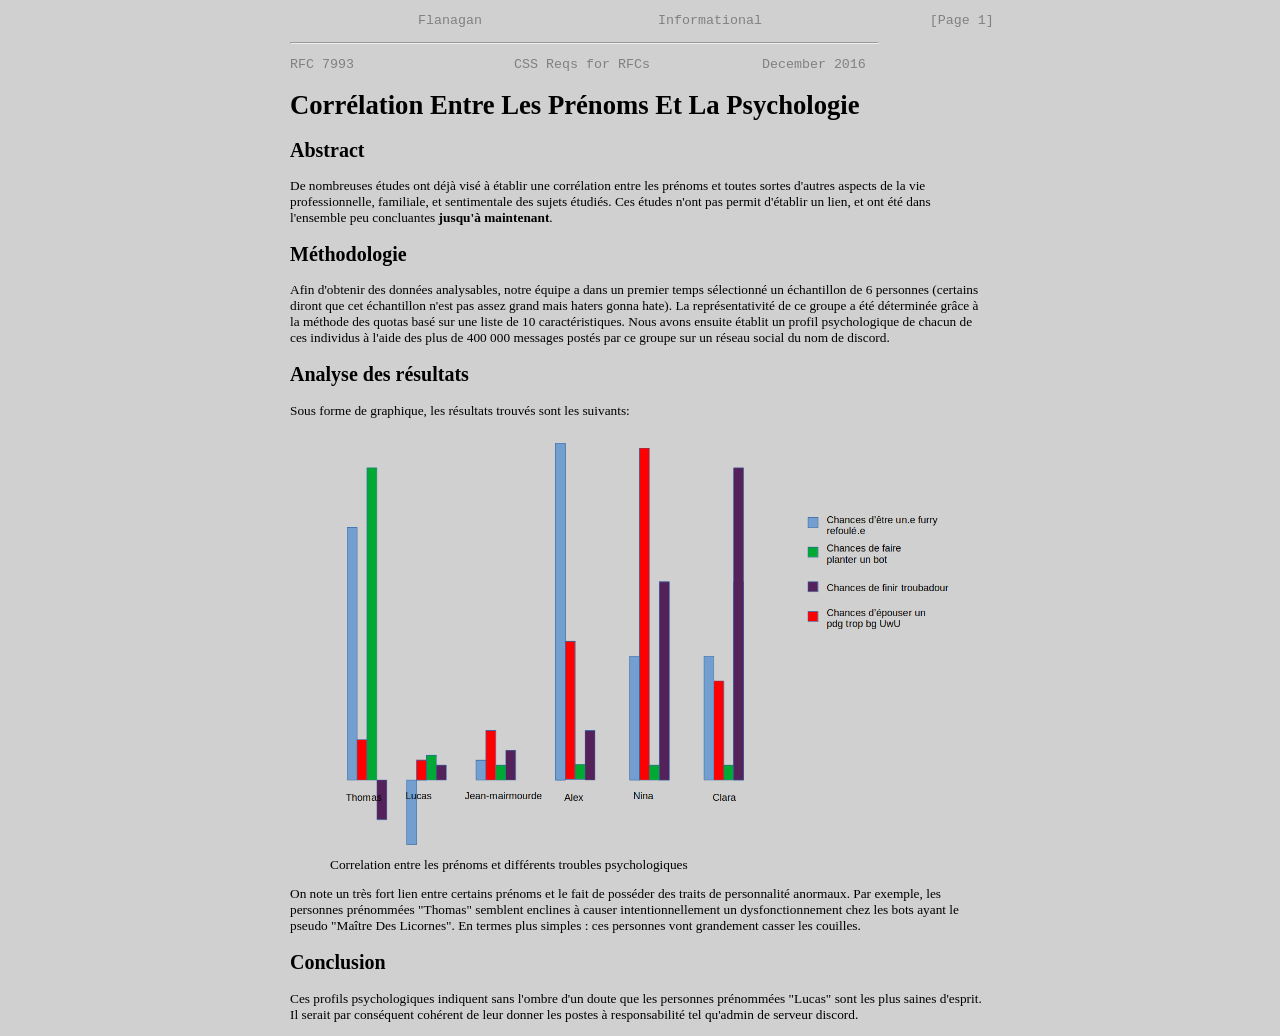
==== index.html @ d3017074 "Create index.html" ====
<!DOCTYPE html>
<html>
	<head>
		<title>Corrélation Entre Les Prénoms Et La Psychologie</title>
		<meta charset="utf-8">
		<link rel="icon" href="https://tools.ietf.org/images/rfc.png" type="image/png" />
		<style type="text/css">
	@media only screen 
	  and (min-device-width: 1200px) {
            body { font-size: 10pt; margin: 0 4em; }
            div.content { width: 96ex; margin: 0; }
        }
        }
	.pre {
	    white-space: pre;
	    font-family: monospace;
	}
	.header{
	    font-weight: bold;
	}
        .newpage {
            page-break-before: always;
        }
        .invisible {
            text-decoration: none;
            color: white;
        }
        a.selflink {
          color: black;
          text-decoration: none;
        }
        @media print {
            body {
                font-family: monospace;
                font-size: 10.5pt;
            }
            h1, h2, h3, h4, h5, h6 {
                font-size: 1em;
            }
        
            a:link, a:visited {
                color: inherit;
                text-decoration: none;
            }
            .noprint {
                display: none;
            }
        }
    </style>
	</head>
	<body style="margin:auto; width: 700px; background-color: #d0d0d0">
		<pre style="color:grey">
		<span class="grey">Flanagan                      Informational                     [Page 1]</span></pre>
<hr class='noprint' style='width: 96ex;' align='left'/><!--NewPage--><pre style="color:grey" class='newpage'>
<span class="grey">RFC 7993                    CSS Reqs for RFCs              December 2016</span></pre>
		<h1>Corrélation Entre Les Prénoms Et La Psychologie</h1>
		<h2>Abstract</h2>
		<p>De nombreuses études ont déjà visé à établir une corrélation entre les prénoms et toutes sortes d'autres aspects de la vie professionnelle, familiale, et sentimentale des sujets étudiés. Ces études n'ont pas permit d'établir un lien, et ont été dans l'ensemble peu concluantes <b>jusqu'à maintenant</b>.</p>
		<h2>Méthodologie</h2>
		<p>Afin d'obtenir des données analysables, notre équipe a dans un premier temps sélectionné un échantillon de 6 personnes (certains diront que cet échantillon n'est pas assez grand mais haters gonna hate). La représentativité de ce groupe a été déterminée grâce à la méthode des quotas basé sur une liste de 10 caractéristiques. Nous avons ensuite établit un profil psychologique de chacun de ces individus à l'aide des plus de 400 000 messages postés par ce groupe sur un réseau social du nom de discord.</p>
		<h2>Analyse des résultats</h2>
		<p>Sous forme de graphique, les résultats trouvés sont les suivants:</p>
		<figure>
			<img style="width:100%;" src=" [data-uri]">
			<figcaption>Correlation entre les prénoms et différents troubles psychologiques</figcaption>
		</figure>
		<p>On note un très fort lien entre certains prénoms et le fait de posséder des traits de personnalité anormaux. Par exemple, les personnes prénommées "Thomas" semblent enclines à causer intentionnellement un dysfonctionnement chez les bots ayant le pseudo "Maître Des Licornes". En termes plus simples : ces personnes vont grandement casser les couilles.</p>
		<h2>Conclusion</h2>
		<p>Ces profils psychologiques indiquent sans l'ombre d'un doute que les personnes prénommées "Lucas" sont les plus saines d'esprit. Il serait par conséquent cohérent de leur donner les postes à responsabilité tel qu'admin de serveur discord.</p>
	</body>
</html>
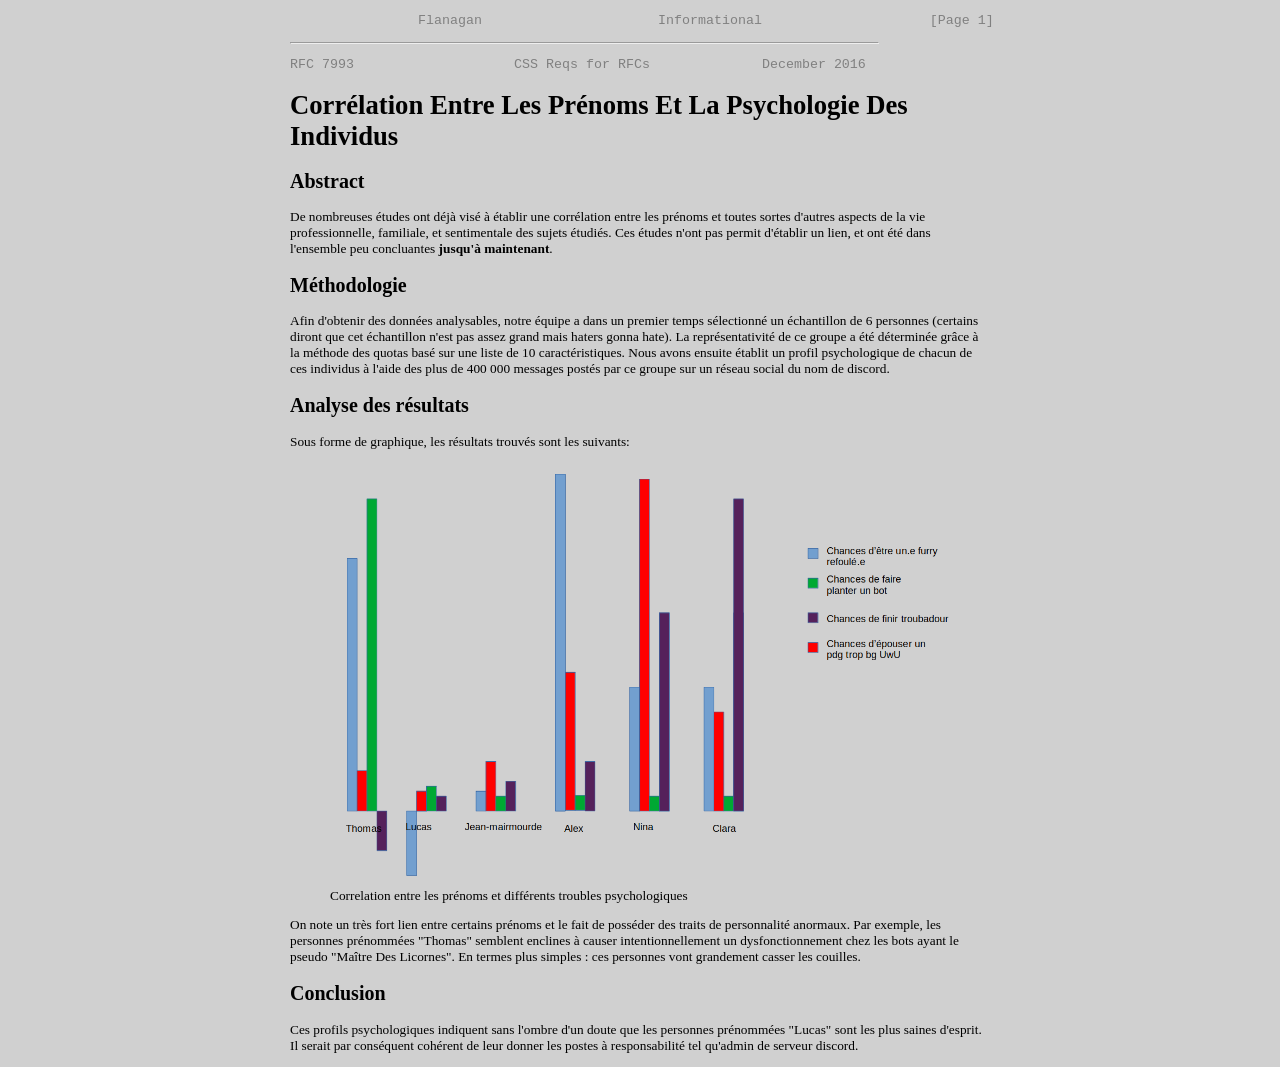
==== commit e141882c: "Update index.html" ====
--- a/index.html
+++ b/index.html
@@ -1,7 +1,7 @@
 <!DOCTYPE html>
 <html>
 	<head>
-		<title>Corrélation Entre Les Prénoms Et La Psychologie</title>
+		<title>Corrélation Entre Les Prénoms Et La Psychologie Des Individus</title>
 		<meta charset="utf-8">
 		<link rel="icon" href="https://tools.ietf.org/images/rfc.png" type="image/png" />
 		<style type="text/css">
@@ -53,7 +53,7 @@
 		<span class="grey">Flanagan                      Informational                     [Page 1]</span></pre>
 <hr class='noprint' style='width: 96ex;' align='left'/><!--NewPage--><pre style="color:grey" class='newpage'>
 <span class="grey">RFC 7993                    CSS Reqs for RFCs              December 2016</span></pre>
-		<h1>Corrélation Entre Les Prénoms Et La Psychologie</h1>
+		<h1>Corrélation Entre Les Prénoms Et La Psychologie Des Individus</h1>
 		<h2>Abstract</h2>
 		<p>De nombreuses études ont déjà visé à établir une corrélation entre les prénoms et toutes sortes d'autres aspects de la vie professionnelle, familiale, et sentimentale des sujets étudiés. Ces études n'ont pas permit d'établir un lien, et ont été dans l'ensemble peu concluantes <b>jusqu'à maintenant</b>.</p>
 		<h2>Méthodologie</h2>
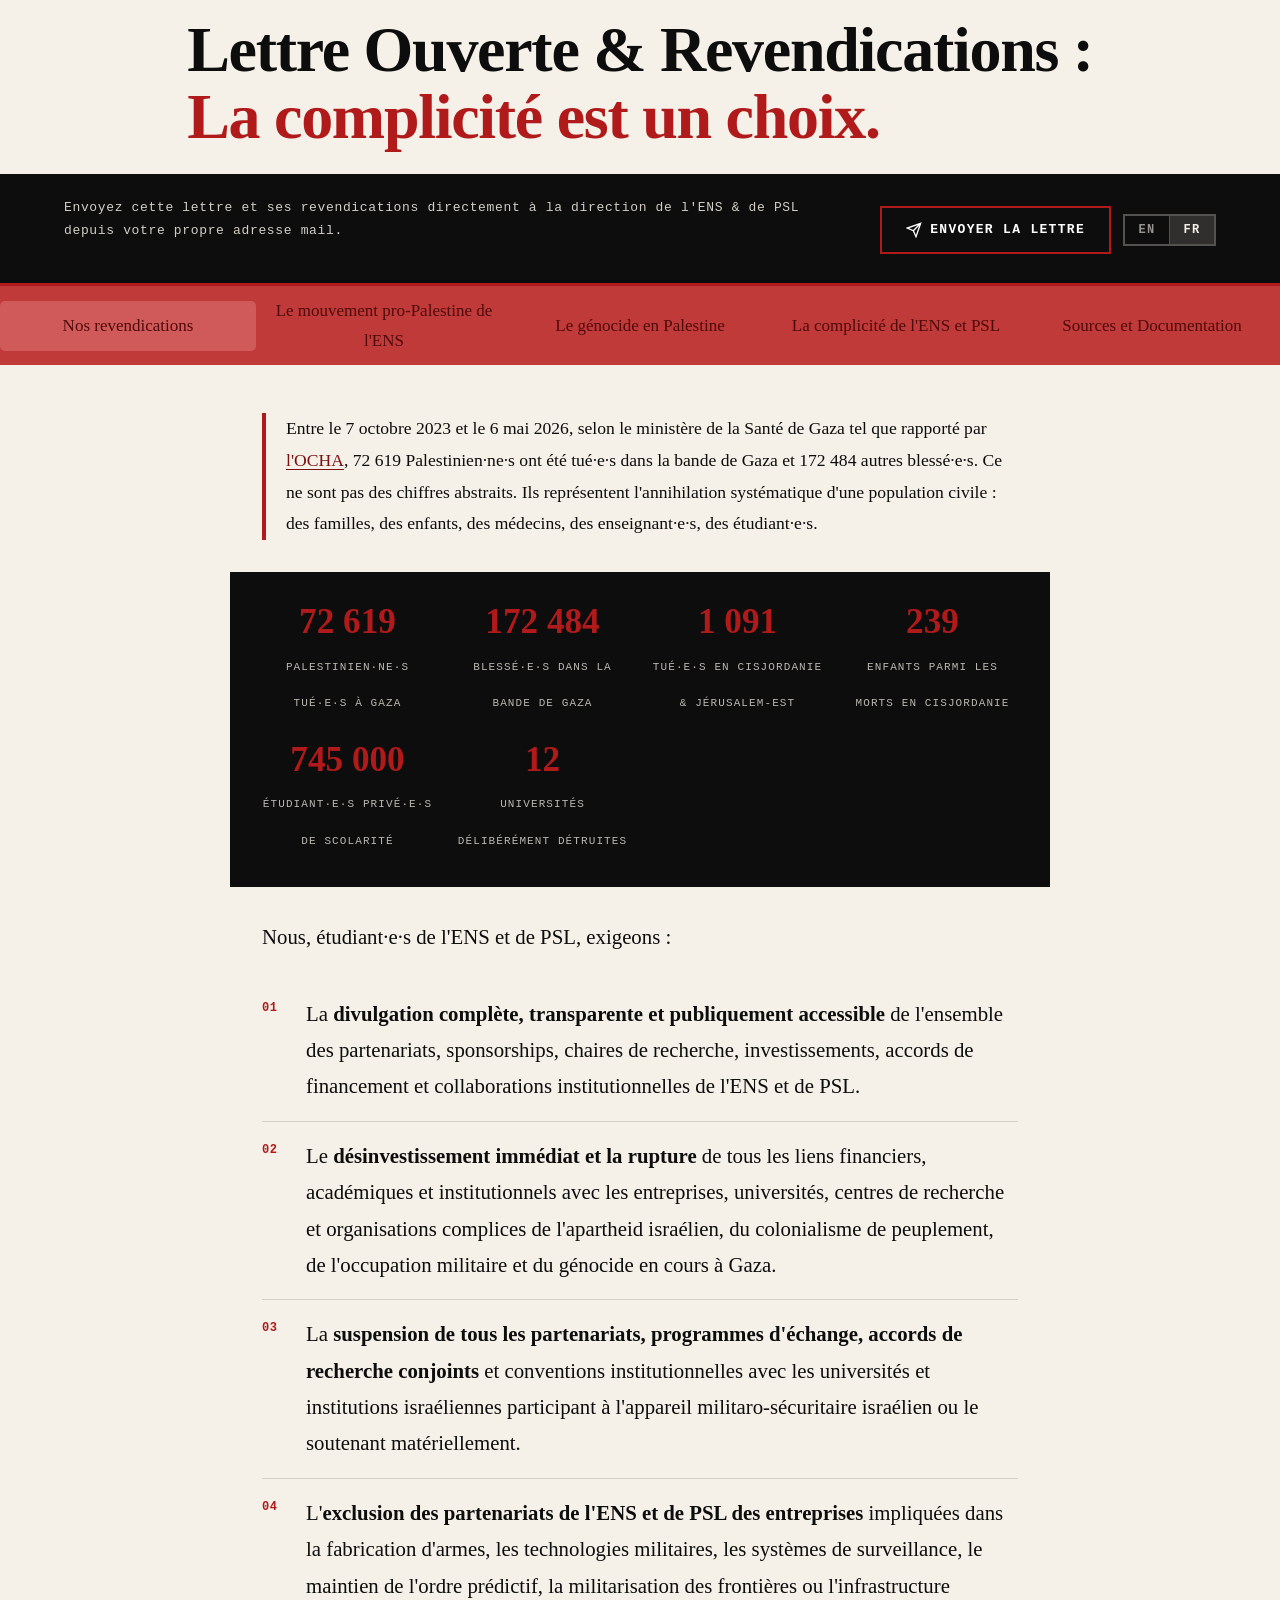
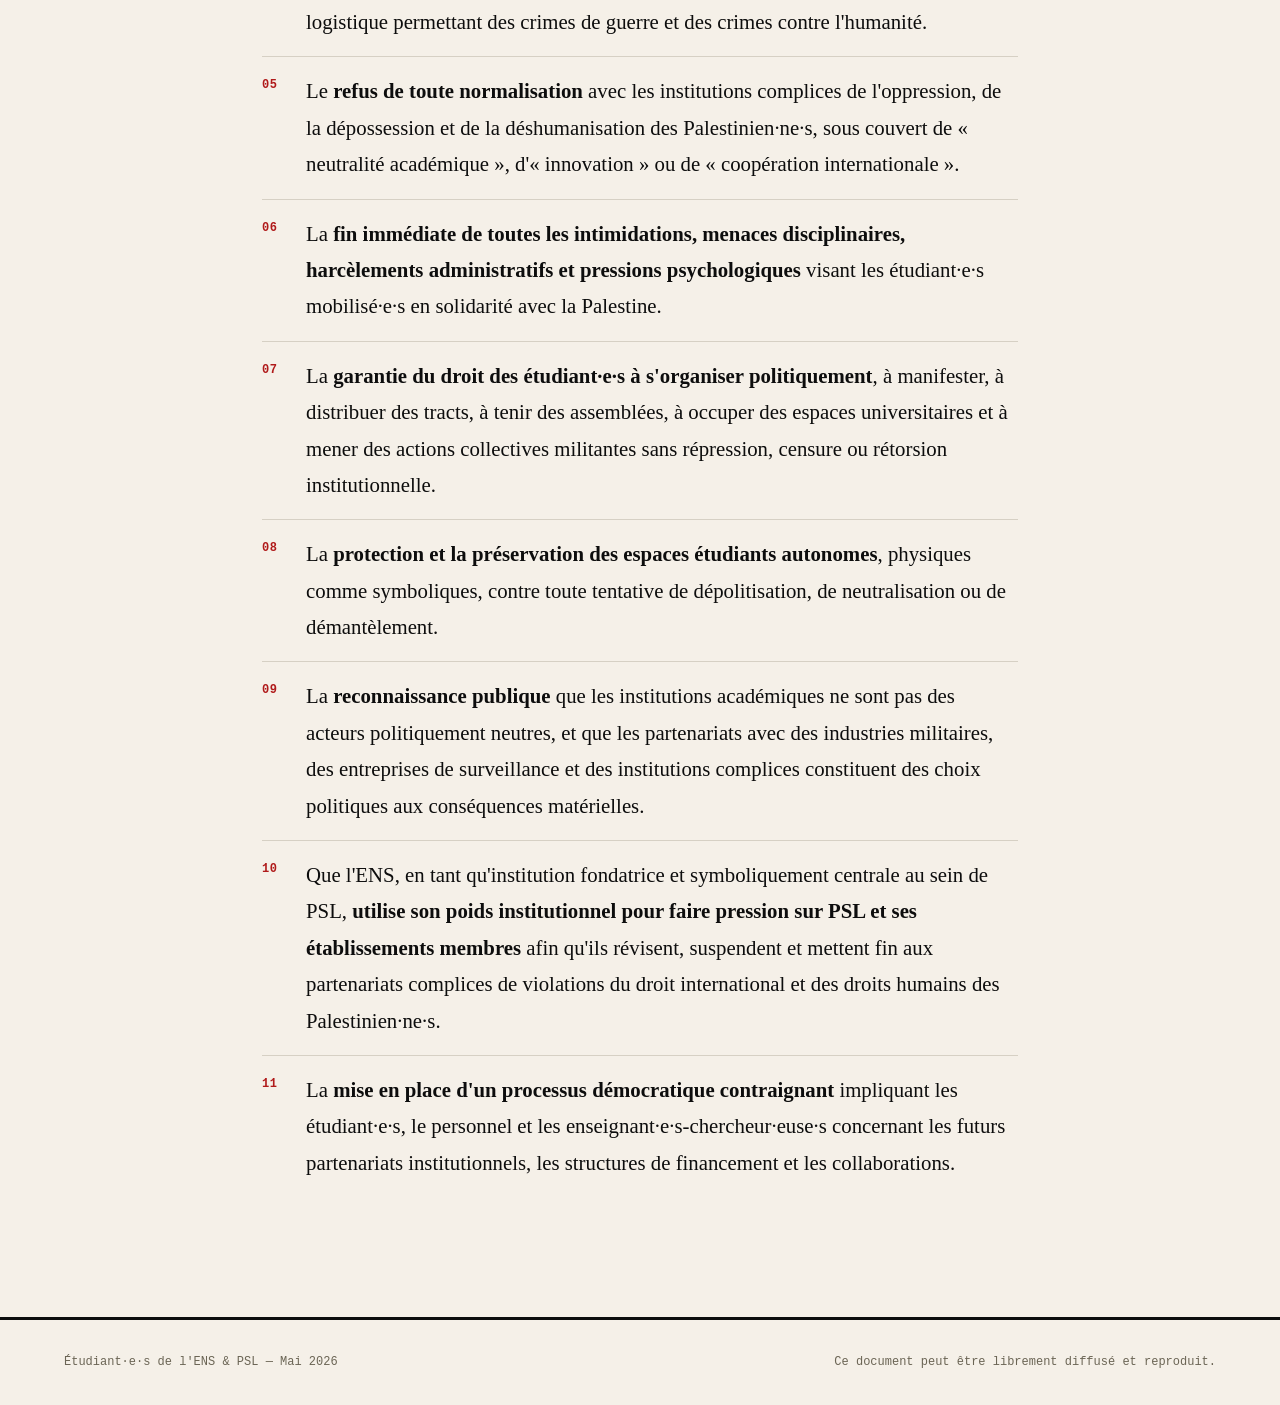
==== commit fdb18f1d: "Add files via upload" ====
--- a/index.html
+++ b/index.html
@@ -1,71 +1,135 @@
-<!DOCTYPE html>
-<html>
-	<head>
-		<title>Corrélation Entre Les Prénoms Et La Psychologie Des Individus</title>
-		<meta charset="utf-8">
-		<link rel="icon" href="https://tools.ietf.org/images/rfc.png" type="image/png" />
-		<style type="text/css">
-	@media only screen 
-	  and (min-device-width: 1200px) {
-            body { font-size: 10pt; margin: 0 4em; }
-            div.content { width: 96ex; margin: 0; }
-        }
-        }
-	.pre {
-	    white-space: pre;
-	    font-family: monospace;
-	}
-	.header{
-	    font-weight: bold;
-	}
-        .newpage {
-            page-break-before: always;
-        }
-        .invisible {
-            text-decoration: none;
-            color: white;
-        }
-        a.selflink {
-          color: black;
-          text-decoration: none;
-        }
-        @media print {
-            body {
-                font-family: monospace;
-                font-size: 10.5pt;
-            }
-            h1, h2, h3, h4, h5, h6 {
-                font-size: 1em;
-            }
-        
-            a:link, a:visited {
-                color: inherit;
-                text-decoration: none;
-            }
-            .noprint {
-                display: none;
-            }
-        }
-    </style>
-	</head>
-	<body style="margin:auto; width: 700px; background-color: #d0d0d0">
-		<pre style="color:grey">
-		<span class="grey">Flanagan                      Informational                     [Page 1]</span></pre>
-<hr class='noprint' style='width: 96ex;' align='left'/><!--NewPage--><pre style="color:grey" class='newpage'>
-<span class="grey">RFC 7993                    CSS Reqs for RFCs              December 2016</span></pre>
-		<h1>Corrélation Entre Les Prénoms Et La Psychologie Des Individus</h1>
-		<h2>Abstract</h2>
-		<p>De nombreuses études ont déjà visé à établir une corrélation entre les prénoms et toutes sortes d'autres aspects de la vie professionnelle, familiale, et sentimentale des sujets étudiés. Ces études n'ont pas permit d'établir un lien, et ont été dans l'ensemble peu concluantes <b>jusqu'à maintenant</b>.</p>
-		<h2>Méthodologie</h2>
-		<p>Afin d'obtenir des données analysables, notre équipe a dans un premier temps sélectionné un échantillon de 6 personnes (certains diront que cet échantillon n'est pas assez grand mais haters gonna hate). La représentativité de ce groupe a été déterminée grâce à la méthode des quotas basé sur une liste de 10 caractéristiques. Nous avons ensuite établit un profil psychologique de chacun de ces individus à l'aide des plus de 400 000 messages postés par ce groupe sur un réseau social du nom de discord.</p>
-		<h2>Analyse des résultats</h2>
-		<p>Sous forme de graphique, les résultats trouvés sont les suivants:</p>
-		<figure>
-			<img style="width:100%;" src=" [data-uri]">
-			<figcaption>Correlation entre les prénoms et différents troubles psychologiques</figcaption>
-		</figure>
-		<p>On note un très fort lien entre certains prénoms et le fait de posséder des traits de personnalité anormaux. Par exemple, les personnes prénommées "Thomas" semblent enclines à causer intentionnellement un dysfonctionnement chez les bots ayant le pseudo "Maître Des Licornes". En termes plus simples : ces personnes vont grandement casser les couilles.</p>
-		<h2>Conclusion</h2>
-		<p>Ces profils psychologiques indiquent sans l'ombre d'un doute que les personnes prénommées "Lucas" sont les plus saines d'esprit. Il serait par conséquent cohérent de leur donner les postes à responsabilité tel qu'admin de serveur discord.</p>
-	</body>
-</html>
+<!DOCTYPE html>
+<html lang="en"><head>
+<meta http-equiv="content-type" content="text/html; charset=UTF-8">
+<meta charset="UTF-8">
+<meta name="viewport" content="width=device-width, initial-scale=1.0">
+<title>ENS / PSL — Open Letter, May 2026</title>
+<link href="site.css" rel="stylesheet">
+</head>
+<body>
+
+<!-- ═══════════════════════════════ HEADER ═══════════════════════════════ -->
+<header>
+  <h1 class="manifesto-title">
+    <span class="t active" data-for="en">Open Letter &amp; Demands:<br><em>Complicity is a Choice.</em></span>
+    <span class="t" data-for="fr">Lettre Ouverte &amp; Revendications :<br><em>La complicité est un choix.</em></span>
+  </h1>
+</header>
+
+<!-- ═══════════════════════════════ STICKY ACTION BANNER ════════════════ -->
+<div id="whole-banner">
+  <div class="action-banner">
+    <p>
+      <span class="t active" data-for="en">Send this letter with its demands directly to ENS &amp; PSL leadership from your own email.</span>
+      <span class="t" data-for="fr">Envoyez cette lettre et ses revendications directement à la direction de l'ENS &amp; de PSL depuis votre propre adresse mail.</span>
+    </p>
+    <div class="banner-actions" id ="action_itself">
+      <a class="send-btn" id="send-letter-btn" href="#" onclick="sendLetter(event)">
+        <svg width="16" height="16" fill="none" stroke="currentColor" stroke-width="2" viewBox="0 0 24 24"><path d="M22 2L11 13M22 2L15 22l-4-9-9-4 20-7z"></path></svg>
+        <span class="t active" data-for="en">Send the Letter</span>
+        <span class="t" data-for="fr">Envoyer la lettre</span>
+      </a>
+      <div class="lang-switcher">
+        <button class="lang-btn active" id="btn-en" onclick="setLang('en')">EN</button>
+        <div class="lang-divider"></div>
+        <button class="lang-btn" id="btn-fr" onclick="setLang('fr')">FR</button>
+      </div>
+    </div>
+  </div>
+  <div id="menu-header">
+    <p id="selected-page"><span data-lang="en"><a href="/?lang=en">Our demands</a></span><span data-lang="fr"><a href="/?lang=fr">Nos revendications</a></span></p>
+    <p><span data-lang="en"><a href="the_movement.html?lang=en">The ENS Palestine movement</a></span><span data-lang="fr"><a href="the_movement.html?lang=fr">Le mouvement pro-Palestine de l'ENS</a></span></p>
+    <p><span data-lang="en"><a href="palestine.html?lang=en">The genocide in Palestine</a></span><span data-lang="fr"><a href="palestine.html?lang=fr">Le génocide en Palestine</a></span></p>
+    <p><span data-lang="en"><a href="ens_complicity.html?lang=en">ENS and PSL's complicity</a></span><span data-lang="fr"><a href="ens_complicity.html?lang=fr">La complicité de l'ENS et PSL</a></span></p>
+    <p><span data-lang="en"><a href="doc.html?lang=en">Sources and Documentation</a></span><span data-lang="fr"><a href="doc.html?lang=fr">Sources et Documentation</a></span></p>
+  </div>
+</div>
+
+<!-- ═══════════════════════════════ MAIN CONTENT ════════════════════════ -->
+<main>
+
+<!-- ══════════ ENGLISH VERSION ══════════ -->
+<div data-lang="en" class="active">
+
+  <p class="lead">Between 7 October 2023 and 6 May 2026, according to the Gaza Ministry of Health as reported by <a href="https://www.ochaopt.org/" target="_blank" rel="noopener">OCHA</a>, 72,619 Palestinians were killed in the Gaza Strip and a further 172,484 injured. These are not abstract numbers. They represent the systematic annihilation of a civilian population: families, children, doctors, teachers, students.</p>
+
+  <div class="stats-band">
+    <div class="stat-item"><strong>72,619</strong><span>Palestinians killed in Gaza</span></div>
+    <div class="stat-item"><strong>172,484</strong><span>Injured in Gaza Strip</span></div>
+    <div class="stat-item"><strong>1,091</strong><span>Killed in West Bank &amp; E. Jerusalem</span></div>
+    <div class="stat-item"><strong>239</strong><span>Children among West Bank dead</span></div>
+    <div class="stat-item"><strong>745,000</strong><span>Students out of schooling</span></div>
+    <div class="stat-item"><strong>12</strong><span>Universities deliberately destroyed</span></div>
+  </div>
+
+  <p>We, the students of ENS and PSL, demand:</p>
+
+  <ol class="demands-list" style="list-style:none;  ;">
+    <li><span class="demand-bullet">01</span><p>The <strong>full, transparent and publicly accessible disclosure</strong> of all ENS and PSL partnerships, sponsorships, research chairs, investments, funding agreements and institutional collaborations.</p></li>
+    <li><span class="demand-bullet">02</span><p>The <strong>immediate divestment</strong> from, and termination of, all financial, academic and institutional ties with corporations, universities, research centers and organizations complicit in Israeli apartheid, settler colonialism, military occupation and the ongoing genocide in Gaza.</p></li>
+    <li><span class="demand-bullet">03</span><p>The <strong>suspension of all partnerships, exchange programs, joint research agreements</strong> and institutional conventions with Israeli universities and institutions participating in or materially supporting the Israeli military-security apparatus.</p></li>
+    <li><span class="demand-bullet">04</span><p>The <strong>exclusion from ENS and PSL partnerships of companies</strong> involved in arms manufacturing, military technologies, surveillance systems, predictive policing, border militarization or the logistical infrastructure enabling war crimes and crimes against humanity.</p></li>
+    <li><span class="demand-bullet">05</span><p>The <strong>refusal of normalization</strong> with institutions complicit in the oppression, dispossession and dehumanization of Palestinians under the guise of "academic neutrality," "innovation," or "international cooperation."</p></li>
+    <li><span class="demand-bullet">06</span><p>The <strong>immediate end of all intimidation, disciplinary threats, administrative harassment and psychological pressure</strong> targeting students mobilizing in solidarity with Palestine.</p></li>
+    <li><span class="demand-bullet">07</span><p>The <strong>guarantee of students' rights to organize politically</strong>, protest, leaflet, hold assemblies, occupy university spaces and engage in militant collective action without repression, censorship or institutional retaliation.</p></li>
+    <li><span class="demand-bullet">08</span><p>The <strong>protection and preservation of autonomous student spaces</strong>, both physical and symbolic, against attempts to depoliticize, neutralize or dismantle them.</p></li>
+    <li><span class="demand-bullet">09</span><p>The <strong>public recognition</strong> that academic institutions are not politically neutral actors, and that partnerships with military industries, surveillance corporations and complicit institutions constitute political choices with material consequences.</p></li>
+    <li><span class="demand-bullet">10</span><p>That ENS, as a founding and symbolically central institution within PSL, <strong>use its institutional weight to pressure PSL and its member schools</strong> to review, suspend and terminate partnerships complicit in violations of international law and Palestinian human rights.</p></li>
+    <li><span class="demand-bullet">11</span><p>The <strong>establishment of a binding democratic process</strong> involving students, staff and faculty concerning future institutional partnerships, funding structures and collaborations.</p></li>
+  </ol>
+
+</div><!-- /data-lang="en" -->
+
+<!-- ══════════ FRENCH VERSION ══════════ -->
+<div data-lang="fr">
+  <p class="lead">Entre le 7 octobre 2023 et le 6 mai 2026, selon le ministère de la Santé de Gaza tel que rapporté par <a href="https://www.ochaopt.org/" target="_blank" rel="noopener">l'OCHA</a>, 72 619 Palestinien·ne·s ont été tué·e·s dans la bande de Gaza et 172 484 autres blessé·e·s. Ce ne sont pas des chiffres abstraits. Ils représentent l'annihilation systématique d'une population civile : des familles, des enfants, des médecins, des enseignant·e·s, des étudiant·e·s.</p>
+
+  <div class="stats-band">
+    <div class="stat-item"><strong>72&nbsp;619</strong><span>Palestinien·ne·s tué·e·s à Gaza</span></div>
+    <div class="stat-item"><strong>172&nbsp;484</strong><span>Blessé·e·s dans la bande de Gaza</span></div>
+    <div class="stat-item"><strong>1&nbsp;091</strong><span>Tué·e·s en Cisjordanie &amp; Jérusalem-Est</span></div>
+    <div class="stat-item"><strong>239</strong><span>Enfants parmi les morts en Cisjordanie</span></div>
+    <div class="stat-item"><strong>745&nbsp;000</strong><span>Étudiant·e·s privé·e·s de scolarité</span></div>
+    <div class="stat-item"><strong>12</strong><span>Universités délibérément détruites</span></div>
+  </div>
+
+  
+  <p>Nous, étudiant·e·s de l'ENS et de PSL, exigeons :</p>
+
+  <ol class="demands-list" style="list-style:none;">
+    <li><span class="demand-bullet">01</span><p>La <strong>divulgation complète, transparente et publiquement accessible</strong> de l'ensemble des partenariats, sponsorships, chaires de recherche, investissements, accords de financement et collaborations institutionnelles de l'ENS et de PSL.</p></li>
+    <li><span class="demand-bullet">02</span><p>Le <strong>désinvestissement immédiat et la rupture</strong> de tous les liens financiers, académiques et institutionnels avec les entreprises, universités, centres de recherche et organisations complices de l'apartheid israélien, du colonialisme de peuplement, de l'occupation militaire et du génocide en cours à Gaza.</p></li>
+    <li><span class="demand-bullet">03</span><p>La <strong>suspension de tous les partenariats, programmes d'échange, accords de recherche conjoints</strong> et conventions institutionnelles avec les universités et institutions israéliennes participant à l'appareil militaro-sécuritaire israélien ou le soutenant matériellement.</p></li>
+    <li><span class="demand-bullet">04</span><p>L'<strong>exclusion des partenariats de l'ENS et de PSL des entreprises</strong> impliquées dans la fabrication d'armes, les technologies militaires, les systèmes de surveillance, le maintien de l'ordre prédictif, la militarisation des frontières ou l'infrastructure logistique permettant des crimes de guerre et des crimes contre l'humanité.</p></li>
+    <li><span class="demand-bullet">05</span><p>Le <strong>refus de toute normalisation</strong> avec les institutions complices de l'oppression, de la dépossession et de la déshumanisation des Palestinien·ne·s, sous couvert de « neutralité académique », d'« innovation » ou de « coopération internationale ».</p></li>
+    <li><span class="demand-bullet">06</span><p>La <strong>fin immédiate de toutes les intimidations, menaces disciplinaires, harcèlements administratifs et pressions psychologiques</strong> visant les étudiant·e·s mobilisé·e·s en solidarité avec la Palestine.</p></li>
+    <li><span class="demand-bullet">07</span><p>La <strong>garantie du droit des étudiant·e·s à s'organiser politiquement</strong>, à manifester, à distribuer des tracts, à tenir des assemblées, à occuper des espaces universitaires et à mener des actions collectives militantes sans répression, censure ou rétorsion institutionnelle.</p></li>
+    <li><span class="demand-bullet">08</span><p>La <strong>protection et la préservation des espaces étudiants autonomes</strong>, physiques comme symboliques, contre toute tentative de dépolitisation, de neutralisation ou de démantèlement.</p></li>
+    <li><span class="demand-bullet">09</span><p>La <strong>reconnaissance publique</strong> que les institutions académiques ne sont pas des acteurs politiquement neutres, et que les partenariats avec des industries militaires, des entreprises de surveillance et des institutions complices constituent des choix politiques aux conséquences matérielles.</p></li>
+    <li><span class="demand-bullet">10</span><p>Que l'ENS, en tant qu'institution fondatrice et symboliquement centrale au sein de PSL, <strong>utilise son poids institutionnel pour faire pression sur PSL et ses établissements membres</strong> afin qu'ils révisent, suspendent et mettent fin aux partenariats complices de violations du droit international et des droits humains des Palestinien·ne·s.</p></li>
+    <li><span class="demand-bullet">11</span><p>La <strong>mise en place d'un processus démocratique contraignant</strong> impliquant les étudiant·e·s, le personnel et les enseignant·e·s-chercheur·euse·s concernant les futurs partenariats institutionnels, les structures de financement et les collaborations.</p></li>
+  </ol>
+</div><!-- /data-lang="fr" -->
+
+</main>
+
+<div id="down_menu">
+  <p></p>
+  <p><span data-lang="en"><a href="the_movement.html?lang=en">Next Page</a></span><span data-lang="fr"><a href="the_movement.html?lang=fr">Page suivante</a></span></p>
+</div>
+
+<!-- ═══════════════════════════════ FOOTER ════════════════════════════════ -->
+<footer>
+  <p>
+    <span class="t active" data-for="en">Students of ENS &amp; PSL — May 2026</span>
+    <span class="t" data-for="fr">Étudiant·e·s de l'ENS &amp; PSL — Mai 2026</span>
+  </p>
+  <p>
+    <span class="t active" data-for="en">This document may be freely distributed and reproduced.</span>
+    <span class="t" data-for="fr">Ce document peut être librement diffusé et reproduit.</span>
+  </p>
+</footer>
+
+<script src="script.js"></script>
+
+</body></html>
--- a/site.css
+++ b/site.css
@@ -0,0 +1,492 @@
+
+  :root {
+    --ink: #0d0d0d;
+    --paper: #f5f0e8;
+    --red: #b01a1a;
+    --red-dark: #7a1010;
+    --faint: #d6d0c4;
+    --muted: #6b6555;
+    --serif: 'IM Fell English', Georgia, serif;
+    --display: 'Playfair Display', Georgia, serif;
+    --mono: 'IBM Plex Mono', monospace;
+  }
+
+  * { box-sizing: border-box; margin: 0; padding: 0; }
+
+  body {
+    background: var(--paper);
+    color: var(--ink);
+    font-family: var(--serif);
+    font-size: 1.3em;
+    line-height: 1.75;
+  }
+
+  /* ── HEADER ── */
+  header {
+    border-bottom: 3px solid var(--ink);
+    padding: 0 4rem 1.5rem;
+    display: flex;
+    flex-direction: column;
+    gap: 0.5rem;
+  }
+
+  .footer-top {
+    display: flex;
+    justify-content: space-between;
+    align-items: flex-start;
+    flex-wrap: wrap;
+    gap: 1rem;
+  }
+
+  .institution-line {
+    font-family: var(--mono);
+    font-size: 12px;
+    letter-spacing: 0.15em;
+    text-transform: uppercase;
+    color: var(--muted);
+  }
+
+  .date-line {
+    font-family: var(--mono);
+    font-size: 12px;
+    letter-spacing: 0.1em;
+    color: var(--muted);
+    text-align: right;
+  }
+
+  h1{
+    margin: auto;
+  }
+
+  h1.manifesto-title {
+    font-family: var(--display);
+    font-size: clamp(2.2rem, 5vw, 4.5rem);
+    font-weight: 900;
+    line-height: 1.05;
+    letter-spacing: -0.02em;
+    margin-top: 1rem;
+  }
+
+  h1.manifesto-title em {
+    color: var(--red);
+    font-style: normal;
+  }
+
+  /* ── SEND LETTER BANNER ── */
+  .action-banner {
+    background: var(--ink);
+    color: var(--paper);
+    padding: 1.25rem 4rem;
+    display: flex;
+    align-items: center;
+    gap: 2rem;
+    flex-wrap: wrap;
+    border-bottom: 3px solid var(--red);
+  }
+
+  .action-banner p {
+    font-family: var(--mono);
+    font-size: 13px;
+    letter-spacing: 0.05em;
+    opacity: 0.85;
+    flex: 1;
+    min-width: 200px;
+  }
+
+  .banner-actions {
+    display: flex;
+    align-items: center;
+    gap: 0.75rem;
+    flex-wrap: wrap;
+  }
+
+  .send-btn {
+    display: inline-flex;
+    align-items: center;
+    gap: 0.5rem;
+   target background: var(--red);
+    color: #fff;
+    font-family: var(--mono);
+    font-size: 13px;
+    font-weight: 600;
+    letter-spacing: 0.1em;
+    text-transform: uppercase;
+    text-decoration: none;
+    padding: 0.65rem 1.5rem;
+    border: 2px solid var(--red);
+    cursor: pointer;
+    transition: background 0.15s, color 0.15s;
+    white-space: nowrap;
+  }
+
+  .send-btn:hover {
+    background: var(--paper);
+    color: var(--red);
+    border-color: var(--red);
+  }
+
+  .send-btn svg {
+    flex-shrink: 0;
+  }
+
+  /* ── LANGUAGE SWITCHER ── */
+  .lang-switcher {
+    display: flex;
+    gap: 0;
+    border: 2px solid rgba(245,240,232,0.3);
+    overflow: hidden;
+  }
+
+  .lang-btn {
+    background: transparent;
+    color: var(--paper);
+    font-family: var(--mono);
+    font-size: 12px;
+    font-weight: 600;
+    letter-spacing: 0.1em;
+    text-transform: uppercase;
+    padding: 0.45rem 0.85rem;
+    border: none;
+    cursor: pointer;
+    transition: background 0.15s, color 0.15s;
+    opacity: 0.6;
+  }
+
+  .lang-btn.active {
+    background: rgba(245,240,232,0.15);
+    opacity: 1;
+  }
+
+  .lang-btn:hover { opacity: 1; }
+
+  .lang-divider {
+    width: 1px;
+    background: rgba(245,240,232,0.3);
+    align-self: stretch;
+  }
+
+  /* ── MAIN LAYOUT ── */
+  main {
+    max-width: 820px;
+    margin: 0 auto;
+    padding: 3rem 2rem 6rem;
+  }
+
+  /* ── SECTION HEADERS ── */
+  .section-header {
+    margin: 3.5rem 0 1.5rem;
+    padding-bottom: 0.5rem;
+    border-bottom: 2px solid var(--ink);
+    display: flex;
+    align-items: baseline;
+    gap: 1rem;
+  }
+
+  .section-num {
+    font-family: var(--mono);
+    font-size: 12px;
+    color: var(--red);
+    letter-spacing: 0.1em;
+    text-transform: uppercase;
+    flex-shrink: 0;
+  }
+
+  h2.section-title {
+    font-family: var(--display);
+    font-size: 1.6rem;
+    font-weight: 700;
+    line-height: 1.2;
+  }
+
+  h3.sub-title {
+    font-family: var(--display);
+    font-size: 1.15rem;
+    font-weight: 700;
+    margin: 2rem 0 0.75rem;
+    color: var(--red-dark);
+  }
+
+  /* ── BODY TEXT ── */
+  p { margin-bottom: 1.25rem; }
+
+  .lead {
+    font-size: 1.1rem;
+    line-height: 1.8;
+    border-left: 4px solid var(--red);
+    padding-left: 1.25rem;
+    margin-bottom: 2rem;
+  }
+
+  /* ── STATS BAND ── */
+  .stats-band {
+    background: var(--ink);
+    color: var(--paper);
+    padding: 2rem;
+    margin: 2rem -2rem;
+    display: grid;
+    grid-template-columns: repeat(auto-fit, minmax(160px, 1fr));
+    gap: 1.5rem;
+    text-align: center;
+  }
+
+  .stat-item strong {
+    display: block;
+    font-family: var(--display);
+    font-size: 2.2rem;
+    font-weight: 900;
+    color: var(--red);
+    line-height: 1;
+    margin-bottom: 0.35rem;
+  }
+
+  .stat-item span {
+    font-family: var(--mono);
+    font-size: 11px;
+    letter-spacing: 0.1em;
+    text-transform: uppercase;
+    opacity: 0.75;
+  }
+
+  /* ── QUOTE BLOCK ── */
+  blockquote {
+    border-left: 4px solid var(--red);
+    margin: 2rem 0;
+    padding: 0.5rem 0 0.5rem 1.5rem;
+  }
+
+  blockquote p {
+    font-style: italic;
+    font-size: 1.1rem;
+    line-height: 1.7;
+    color: #2a2a2a;
+  }
+
+  blockquote cite {
+    display: block;
+    font-family: var(--mono);
+    font-size: 12px;
+    font-style: normal;
+    color: var(--muted);
+    margin-top: 0.5rem;
+    letter-spacing: 0.05em;
+  }
+
+  /* ── DEMANDS LIST ── */
+  .demands-list {
+    list-style: none;
+    margin: 1.5rem 0;
+  }
+
+  .demands-list li {
+    display: flex;
+    gap: 1rem;
+    padding: 1rem 0;
+    border-bottom: 0.5px solid var(--faint);
+  }
+
+  .demands-list li:last-child { border-bottom: none; }
+
+  .demand-bullet {
+    font-family: var(--mono);
+    font-size: 12px;
+    color: var(--red);
+    font-weight: 600;
+    letter-spacing: 0.05em;
+    flex-shrink: 0;
+    padding-top: 2px;
+    min-width: 28px;
+  }
+
+  .demands-list li p { margin: 0; }
+
+  /* ── LINKS (footnotes & references) ── */
+  a {
+    color: var(--red-dark);
+    text-decoration: underline;
+    text-underline-offset: 3px;
+  }
+
+  a:hover { color: var(--red); }
+
+  #menu-header a{
+    text-decoration: none;
+    color: #500a0a;
+  }
+
+  sup a {
+    font-family: var(--mono);
+    font-size: 11px;
+    text-decoration: none;
+    vertical-align: super;
+    color: var(--red);
+  }
+
+
+
+  /* ── PARTNER / LAB TAGS ── */
+  .tag-group {
+    display: flex;
+    flex-wrap: wrap;
+    gap: 0.4rem;
+    margin: 0.75rem 0 1.25rem;
+  }
+
+  .tag {
+    font-family: var(--mono);
+    font-size: 11px;
+    letter-spacing: 0.05em;
+    background: var(--faint);
+    color: var(--ink);
+    padding: 3px 10px;
+    border-radius: 2px;
+    white-space: nowrap;
+  }
+
+  .tag.red {
+    background: #f5dcdc;
+    color: var(--red-dark);
+  }
+
+  /* ── APPENDIX ── */
+  .appendix-entry {
+    padding: 1.25rem 0;
+    border-bottom: 0.5px solid var(--faint);
+  }
+
+  .appendix-entry:last-child { border-bottom: none; }
+
+  .appendix-key {
+    font-family: var(--mono);
+    font-size: 11px;
+    color: var(--red);
+    letter-spacing: 0.1em;
+    text-transform: uppercase;
+    margin-bottom: 0.35rem;
+  }
+
+  .appendix-entry p {
+    font-size: 15px;
+    margin: 0 0 0.4rem;
+    line-height: 1.55;
+  }
+
+  .appendix-link {
+    font-family: var(--mono);
+    font-size: 11px;
+    word-break: break-all;
+    color: var(--muted);
+  }
+
+  /* ── FOOTER ── */
+  footer {
+    border-top: 3px solid var(--ink);
+    padding: 2rem 4rem;
+    display: flex;
+    justify-content: space-between;
+    align-items: center;
+    flex-wrap: wrap;
+    gap: 1rem;
+  }
+
+  footer p {
+    font-family: var(--mono);
+    font-size: 12px;
+    color: var(--muted);
+    margin: 0;
+  }
+
+  /* ── LANGUAGE SECTIONS ── */
+  [data-lang] { display: none; }
+  [data-lang].active { display: block; }
+
+  /* inline spans that swap within shared elements */
+  .t { display: none; }
+  .t.active { display: inline; }
+  .t-block { display: none; }
+  .t-block.active { display: block; }
+
+  @media (max-width: 800px) {
+    header, footer { padding: 1.5rem; }
+    .action-banner { padding: 1rem 1.5rem; }
+    main { padding: 2rem 1.25rem 5rem; }
+    .stats-band { margin: 2rem -1.25rem; }
+  }
+
+  :target {
+  padding-top: 100px;
+  margin-top: -100px;
+  }
+
+  #menu-header{
+    width: 100%;
+    background-color: #C03a3a;
+    display: flex;
+    justify-content: space-around;
+    align-items: center;
+  }
+
+  #selected-page{
+    background-color: #D05a5a;
+  }
+
+  #menu-header p{
+    margin: 0;
+    padding: 10px;
+    border-radius: 5px;
+    width : 100%;
+    font-size: 17px;
+    text-align: center;
+  }
+
+  #whole-banner{
+    top :0;
+    position: sticky;
+    z-index: 100;
+  }
+
+  @media (max-width: 800px) {
+
+    body{
+      font-size: 1.1em;
+    }
+    #menu-header{
+      flex-direction: column;
+    }
+    #menu-header p{
+      width: 100%;
+      text-align: center;
+      border-bottom : 1px solid #800a0a;
+    }
+
+    #action_itself{
+      position: sticky;
+      top: 0;
+    }
+
+    .banner-actions{
+      overflow: visible;
+    }
+
+    #whole-banner{
+      position: static;
+    }
+  }
+
+.image_box{
+    display:flex;
+    align-items: start;
+    justify-content: space-around;
+  }
+
+#down_menu{
+  display: flex;
+  justify-content: space-between;
+  max-width: 90%;
+  margin: auto;
+}
+
+@media (min-width: 801px) {
+  #down_menu{
+    display: None;
+  }
+}
